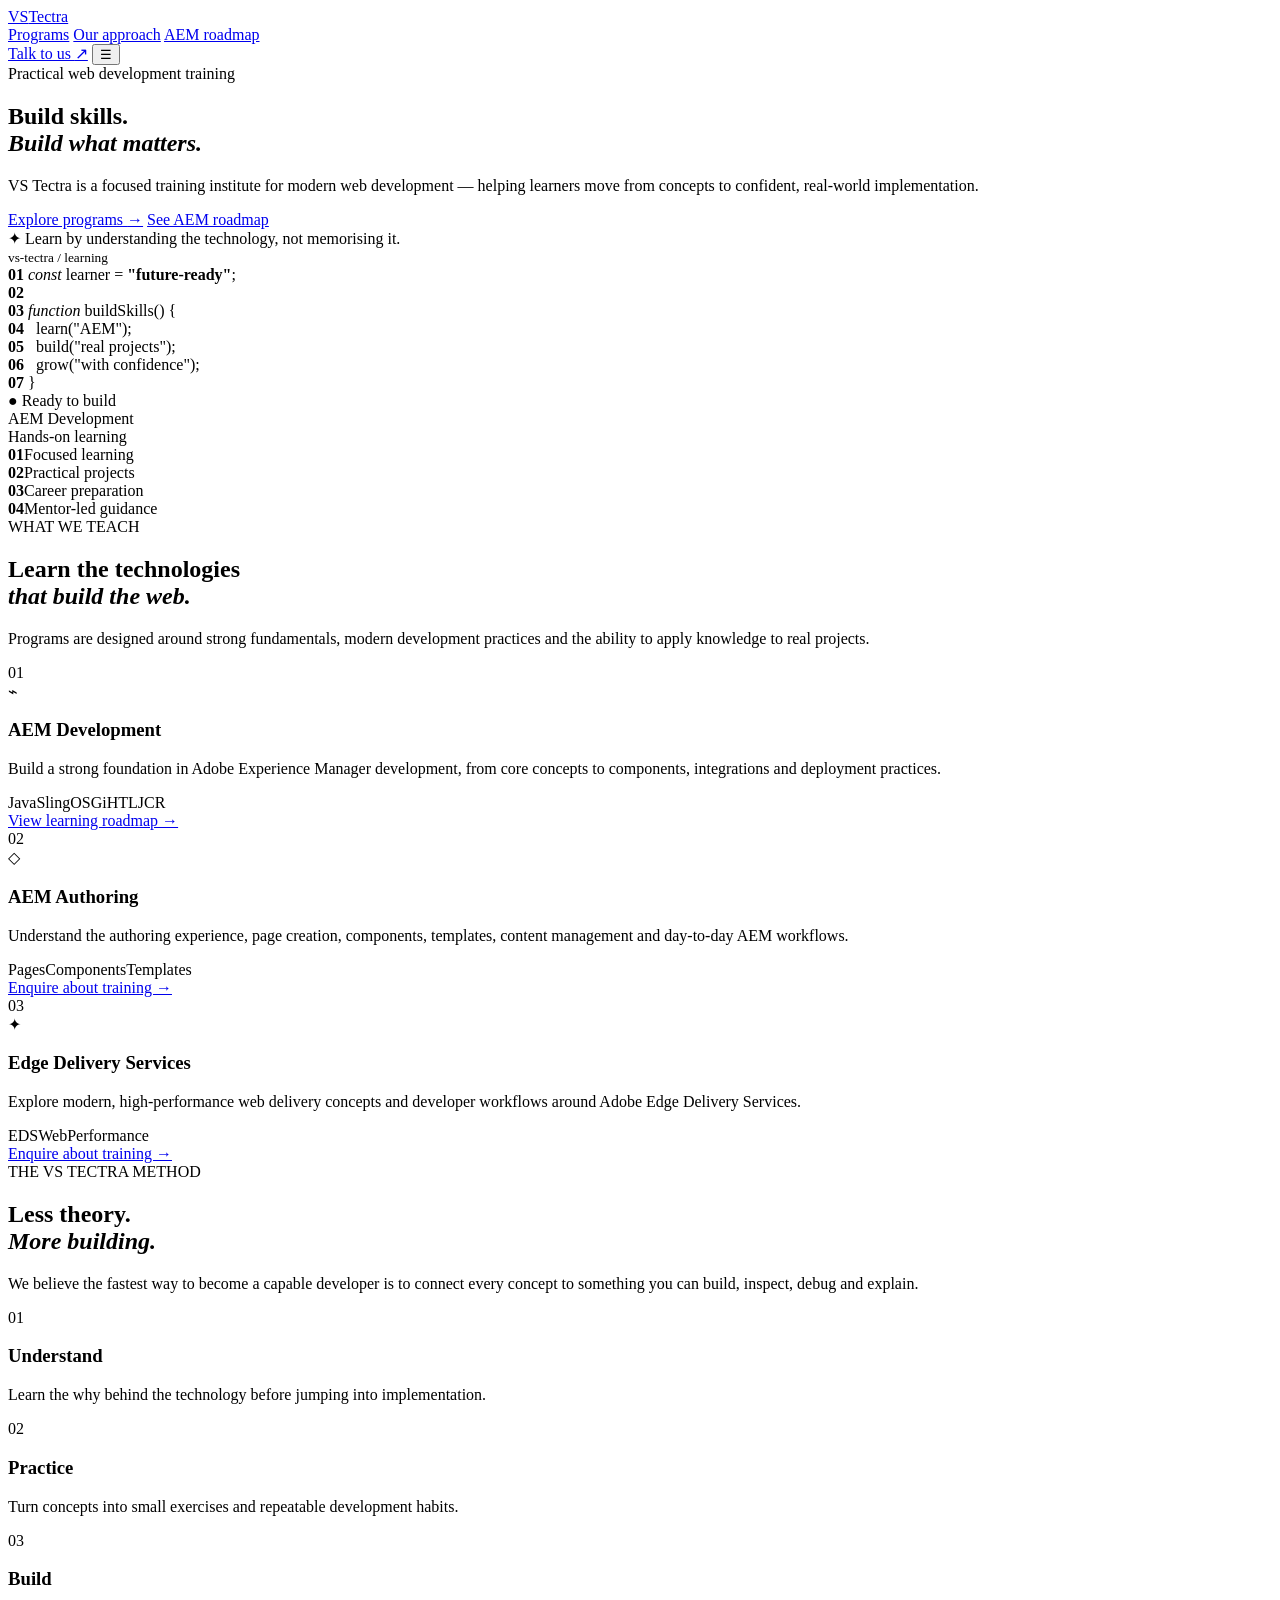
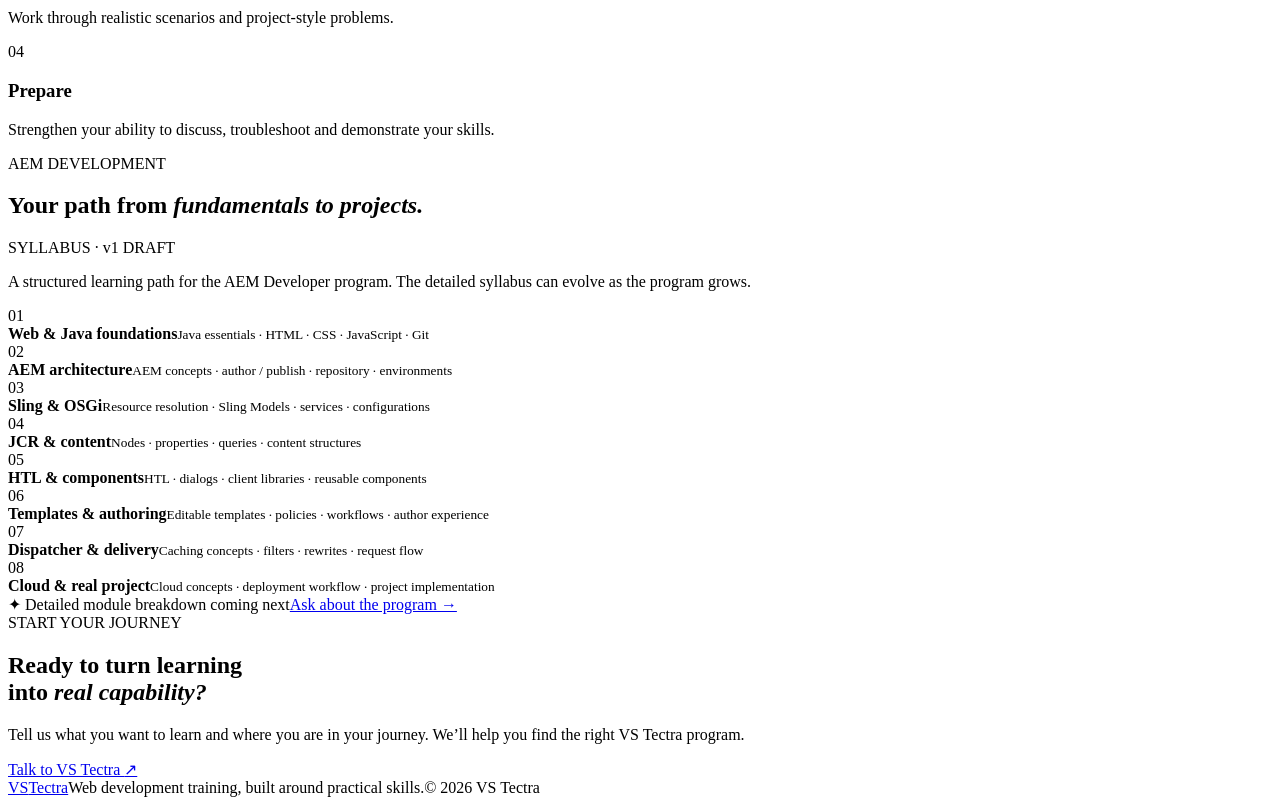
==== index.html @ 38d36fc7 "Create professional VS Tectra training landing page" ====
<!doctype html>
<html lang="en">
<head>
  <meta charset="utf-8">
  <meta name="viewport" content="width=device-width, initial-scale=1">
  <meta name="description" content="VS Tectra — practical web development training with a career-focused AEM Development program.">
  <meta name="theme-color" content="#0b1020">
  <title>VS Tectra | Web Development Training</title>
  <link rel="preconnect" href="https://fonts.googleapis.com">
  <link rel="preconnect" href="https://fonts.gstatic.com" crossorigin>
  <link href="https://fonts.googleapis.com/css2?family=DM+Sans:wght@400;500;600;700&family=Space+Grotesk:wght@500;600;700&display=swap" rel="stylesheet">
  <link rel="stylesheet" href="style.css">
</head>
<body>
  <div class="noise"></div>
  <header class="site-header">
    <nav class="nav container">
      <a class="brand" href="#top" aria-label="VS Tectra home">
        <span class="brand-mark">VS</span><span>Tectra</span>
      </a>
      <div class="nav-links">
        <a href="#programs">Programs</a>
        <a href="#method">Our approach</a>
        <a href="#roadmap">AEM roadmap</a>
      </div>
      <a class="nav-cta" href="#contact">Talk to us <span>↗</span></a>
      <button class="menu" aria-label="Open menu">☰</button>
    </nav>
  </header>

  <main id="top">
    <section class="hero container">
      <div class="hero-copy">
        <div class="eyebrow"><span class="pulse"></span> Practical web development training</div>
        <h1>Build skills.<br><em>Build what matters.</em></h1>
        <p class="hero-text">VS Tectra is a focused training institute for modern web development — helping learners move from concepts to confident, real-world implementation.</p>
        <div class="hero-actions">
          <a class="button primary" href="#programs">Explore programs <span>→</span></a>
          <a class="button secondary" href="#roadmap">See AEM roadmap</a>
        </div>
        <div class="hero-note"><span>✦</span> Learn by understanding the technology, not memorising it.</div>
      </div>
      <div class="hero-visual" aria-label="Technology learning illustration">
        <div class="orbit orbit-a"></div><div class="orbit orbit-b"></div>
        <div class="code-card">
          <div class="code-top"><span></span><span></span><span></span><small>vs-tectra / learning</small></div>
          <div class="code-body">
            <div><b>01</b> <i>const</i> learner = <strong>"future-ready"</strong>;</div>
            <div><b>02</b> </div>
            <div><b>03</b> <i>function</i> <span class="cyan">buildSkills</span>() {</div>
            <div><b>04</b>&nbsp;&nbsp; learn(<span class="gold">"AEM"</span>);</div>
            <div><b>05</b>&nbsp;&nbsp; build(<span class="gold">"real projects"</span>);</div>
            <div><b>06</b>&nbsp;&nbsp; grow(<span class="gold">"with confidence"</span>);</div>
            <div><b>07</b> }</div>
          </div>
          <div class="terminal-line"><span>●</span> Ready to build</div>
        </div>
        <div class="float-tag tag-one">AEM Development</div>
        <div class="float-tag tag-two">Hands-on learning</div>
      </div>
    </section>

    <section class="trust-strip">
      <div class="container stats">
        <div><strong>01</strong><span>Focused learning</span></div>
        <div><strong>02</strong><span>Practical projects</span></div>
        <div><strong>03</strong><span>Career preparation</span></div>
        <div><strong>04</strong><span>Mentor-led guidance</span></div>
      </div>
    </section>

    <section class="section container" id="programs">
      <div class="section-heading">
        <div><span class="section-kicker">WHAT WE TEACH</span><h2>Learn the technologies<br><em>that build the web.</em></h2></div>
        <p>Programs are designed around strong fundamentals, modern development practices and the ability to apply knowledge to real projects.</p>
      </div>
      <div class="program-grid">
        <article class="program-card featured">
          <div class="card-number">01</div><div class="card-icon">⌁</div>
          <h3>AEM Development</h3>
          <p>Build a strong foundation in Adobe Experience Manager development, from core concepts to components, integrations and deployment practices.</p>
          <div class="chips"><span>Java</span><span>Sling</span><span>OSGi</span><span>HTL</span><span>JCR</span></div>
          <a href="#roadmap">View learning roadmap →</a>
        </article>
        <article class="program-card">
          <div class="card-number">02</div><div class="card-icon">◇</div>
          <h3>AEM Authoring</h3>
          <p>Understand the authoring experience, page creation, components, templates, content management and day-to-day AEM workflows.</p>
          <div class="chips"><span>Pages</span><span>Components</span><span>Templates</span></div>
          <a href="#contact">Enquire about training →</a>
        </article>
        <article class="program-card">
          <div class="card-number">03</div><div class="card-icon">✦</div>
          <h3>Edge Delivery Services</h3>
          <p>Explore modern, high-performance web delivery concepts and developer workflows around Adobe Edge Delivery Services.</p>
          <div class="chips"><span>EDS</span><span>Web</span><span>Performance</span></div>
          <a href="#contact">Enquire about training →</a>
        </article>
      </div>
    </section>

    <section class="dark-section" id="method">
      <div class="container method-grid">
        <div>
          <span class="section-kicker">THE VS TECTRA METHOD</span>
          <h2>Less theory.<br><em>More building.</em></h2>
          <p>We believe the fastest way to become a capable developer is to connect every concept to something you can build, inspect, debug and explain.</p>
        </div>
        <div class="method-list">
          <div class="method-item"><span>01</span><div><h3>Understand</h3><p>Learn the why behind the technology before jumping into implementation.</p></div></div>
          <div class="method-item"><span>02</span><div><h3>Practice</h3><p>Turn concepts into small exercises and repeatable development habits.</p></div></div>
          <div class="method-item"><span>03</span><div><h3>Build</h3><p>Work through realistic scenarios and project-style problems.</p></div></div>
          <div class="method-item"><span>04</span><div><h3>Prepare</h3><p>Strengthen your ability to discuss, troubleshoot and demonstrate your skills.</p></div></div>
        </div>
      </div>
    </section>

    <section class="section container roadmap-section" id="roadmap">
      <div class="roadmap-head">
        <div><span class="section-kicker">AEM DEVELOPMENT</span><h2>Your path from <em>fundamentals to projects.</em></h2></div>
        <span class="status-pill">SYLLABUS · v1 DRAFT</span>
      </div>
      <p class="roadmap-intro">A structured learning path for the AEM Developer program. The detailed syllabus can evolve as the program grows.</p>
      <div class="roadmap">
        <div class="road-item"><span>01</span><div><b>Web & Java foundations</b><small>Java essentials · HTML · CSS · JavaScript · Git</small></div></div>
        <div class="road-item"><span>02</span><div><b>AEM architecture</b><small>AEM concepts · author / publish · repository · environments</small></div></div>
        <div class="road-item"><span>03</span><div><b>Sling & OSGi</b><small>Resource resolution · Sling Models · services · configurations</small></div></div>
        <div class="road-item"><span>04</span><div><b>JCR & content</b><small>Nodes · properties · queries · content structures</small></div></div>
        <div class="road-item"><span>05</span><div><b>HTL & components</b><small>HTL · dialogs · client libraries · reusable components</small></div></div>
        <div class="road-item"><span>06</span><div><b>Templates & authoring</b><small>Editable templates · policies · workflows · author experience</small></div></div>
        <div class="road-item"><span>07</span><div><b>Dispatcher & delivery</b><small>Caching concepts · filters · rewrites · request flow</small></div></div>
        <div class="road-item"><span>08</span><div><b>Cloud & real project</b><small>Cloud concepts · deployment workflow · project implementation</small></div></div>
      </div>
      <div class="roadmap-footer"><span>✦ Detailed module breakdown coming next</span><a href="#contact">Ask about the program →</a></div>
    </section>

    <section class="cta-section container" id="contact">
      <div class="cta-card">
        <div><span class="section-kicker">START YOUR JOURNEY</span><h2>Ready to turn learning<br>into <em>real capability?</em></h2></div>
        <div class="cta-side"><p>Tell us what you want to learn and where you are in your journey. We’ll help you find the right VS Tectra program.</p><a class="button light" href="mailto:hello@vstectra.com">Talk to VS Tectra <span>↗</span></a></div>
      </div>
    </section>
  </main>

  <footer class="footer container"><a class="brand" href="#top"><span class="brand-mark">VS</span><span>Tectra</span></a><span>Web development training, built around practical skills.</span><span>© 2026 VS Tectra</span></footer>
  <script src="script.js"></script>
</body>
</html>
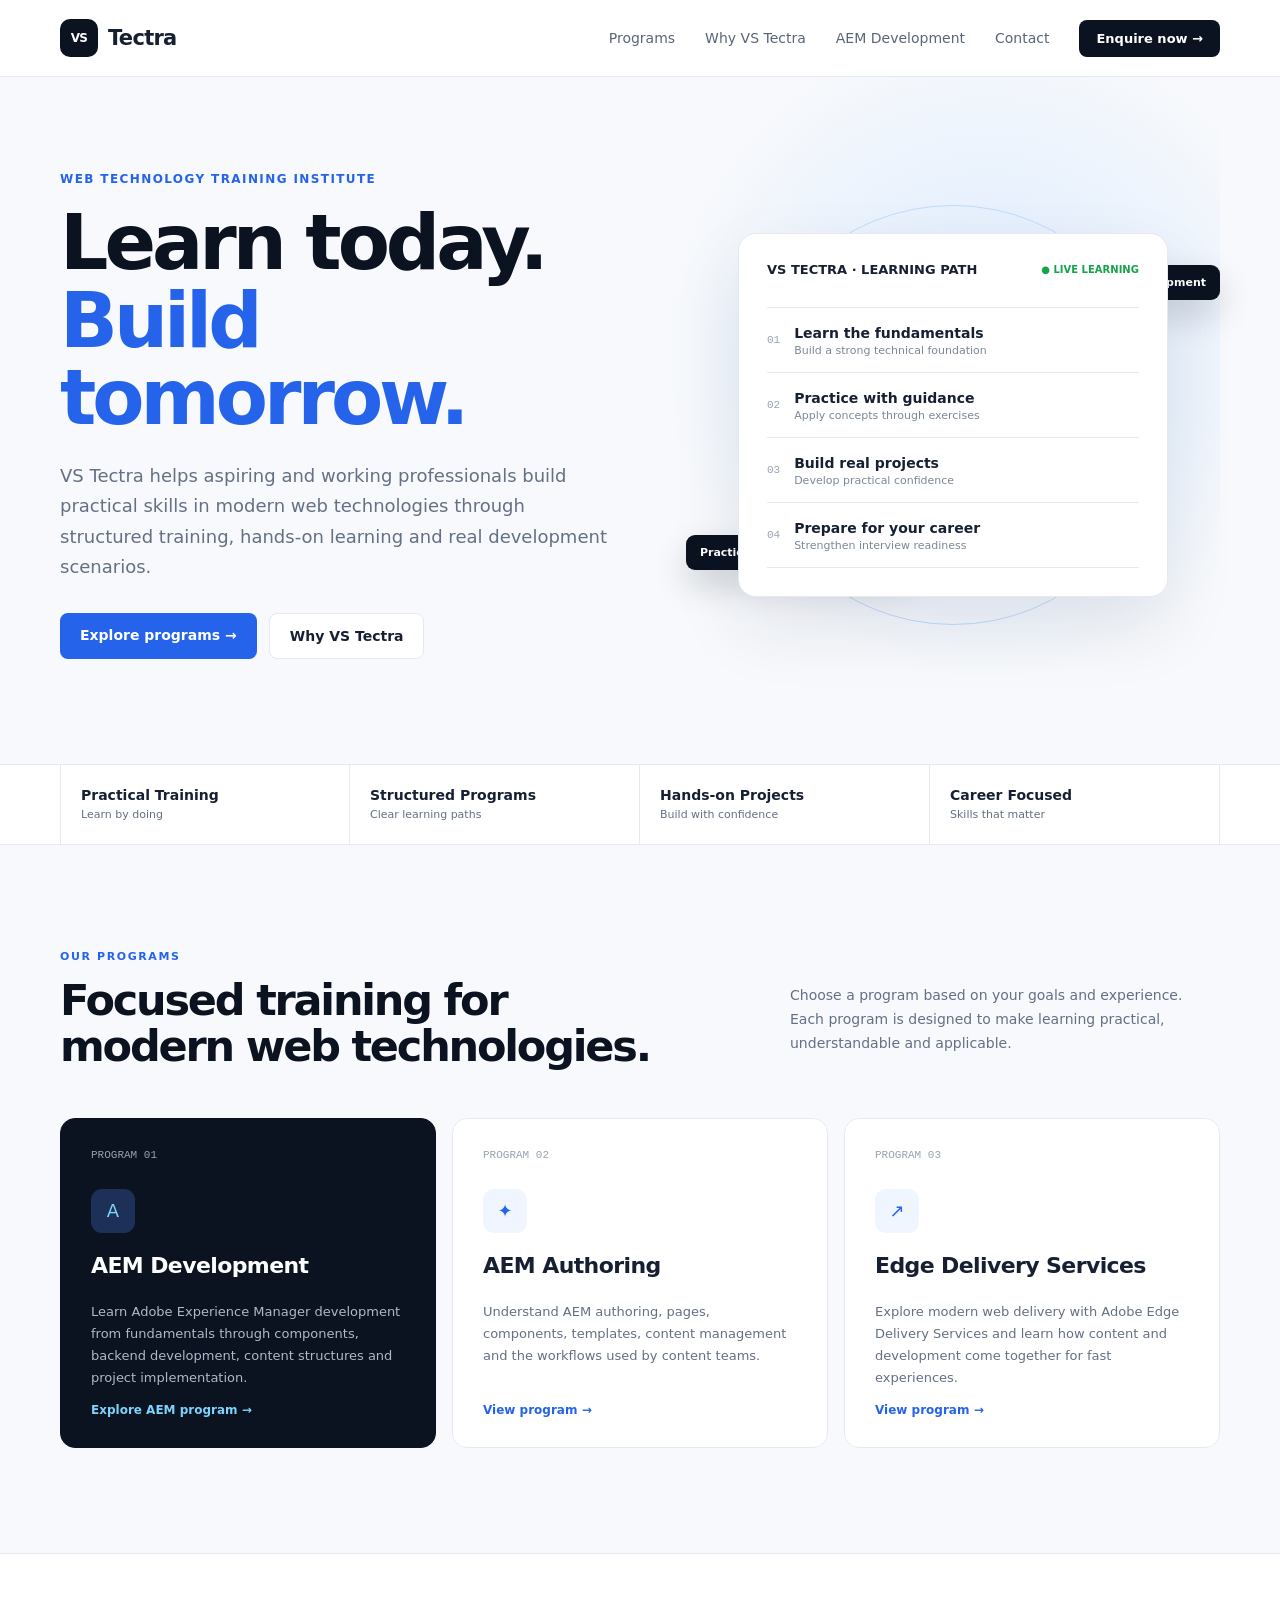
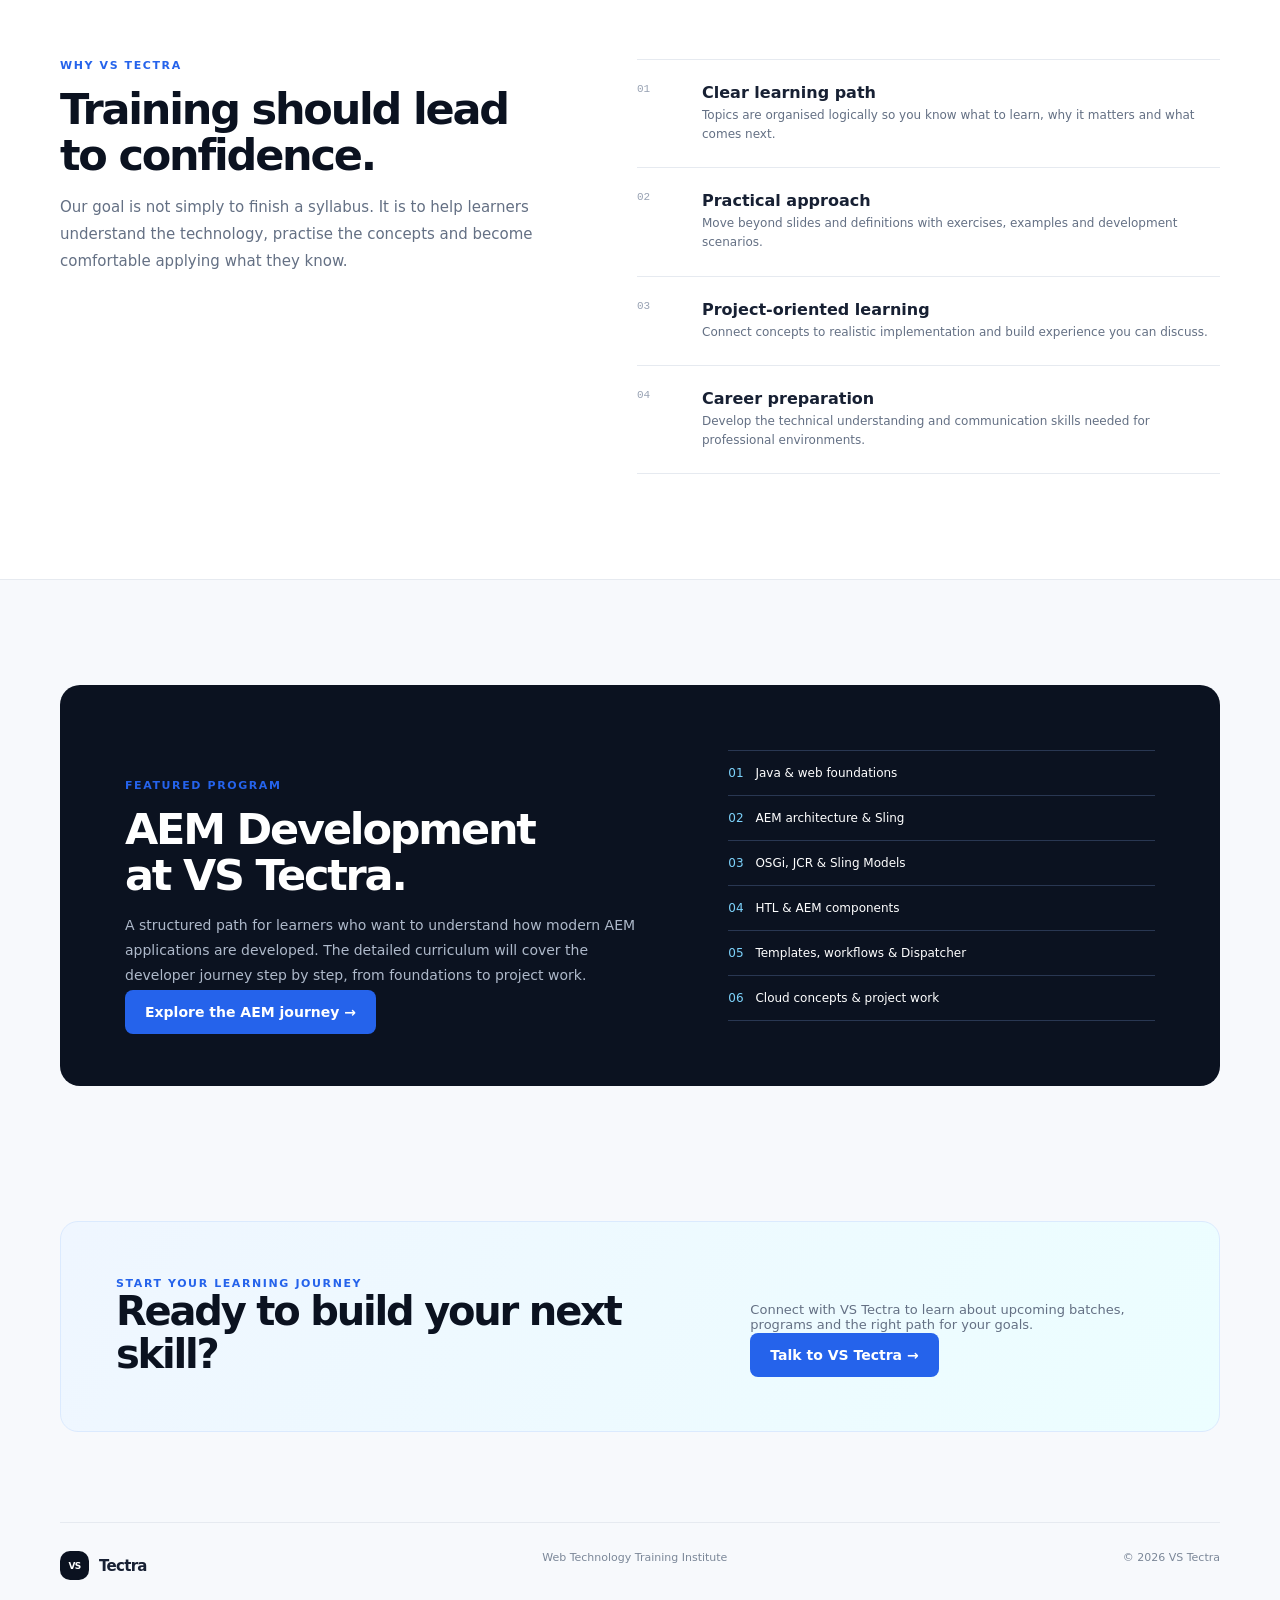
==== commit ea4fd1d1: "Redesign VS Tectra homepage for training institute" ====
--- a/index.html
+++ b/index.html
@@ -1,148 +1,24 @@
 <!doctype html>
 <html lang="en">
 <head>
-  <meta charset="utf-8">
-  <meta name="viewport" content="width=device-width, initial-scale=1">
-  <meta name="description" content="VS Tectra — practical web development training with a career-focused AEM Development program.">
-  <meta name="theme-color" content="#0b1020">
-  <title>VS Tectra | Web Development Training</title>
-  <link rel="preconnect" href="https://fonts.googleapis.com">
-  <link rel="preconnect" href="https://fonts.gstatic.com" crossorigin>
-  <link href="https://fonts.googleapis.com/css2?family=DM+Sans:wght@400;500;600;700&family=Space+Grotesk:wght@500;600;700&display=swap" rel="stylesheet">
-  <link rel="stylesheet" href="style.css">
+<meta charset="utf-8">
+<meta name="viewport" content="width=device-width,initial-scale=1">
+<meta name="description" content="VS Tectra is a professional web technology training institute focused on practical, career-oriented learning.">
+<title>VS Tectra | Learn. Build. Grow.</title>
+<style>
+:root{--navy:#0b1220;--ink:#172033;--muted:#647084;--line:#e6eaf0;--bg:#f7f9fc;--white:#fff;--blue:#2563eb;--cyan:#06b6d4}*{box-sizing:border-box}html{scroll-behavior:smooth}body{margin:0;color:var(--ink);background:var(--bg);font-family:Inter,ui-sans-serif,system-ui,-apple-system,BlinkMacSystemFont,"Segoe UI",sans-serif}a{text-decoration:none;color:inherit}.container{width:min(1160px,calc(100% - 40px));margin:auto}.nav{height:76px;display:flex;align-items:center;gap:30px}.header{background:#fff;border-bottom:1px solid var(--line);position:sticky;top:0;z-index:20}.logo{display:flex;align-items:center;gap:10px;font-weight:800;font-size:21px;letter-spacing:-.7px}.logo-mark{width:38px;height:38px;border-radius:10px;background:var(--navy);color:#fff;display:grid;place-items:center;font-size:12px}.links{display:flex;gap:30px;margin-left:auto;color:#596579;font-size:14px}.links a:hover{color:var(--blue)}.nav-btn{padding:11px 17px;border-radius:8px;background:var(--navy);color:#fff;font-size:13px;font-weight:700}.hero{padding:95px 0 105px;display:grid;grid-template-columns:1.02fr .98fr;align-items:center;gap:70px;background:radial-gradient(circle at 80% 40%,#dbeafe 0,transparent 32%)}.eyebrow{font-size:12px;font-weight:750;letter-spacing:1.4px;text-transform:uppercase;color:var(--blue)}h1{font-size:clamp(50px,6vw,76px);line-height:1.02;letter-spacing:-4px;margin:18px 0 24px;color:var(--navy)}h1 span{color:var(--blue)}.hero p{font-size:18px;line-height:1.7;color:var(--muted);max-width:610px}.actions{display:flex;gap:12px;margin-top:30px}.btn{padding:14px 20px;border-radius:8px;font-size:14px;font-weight:750}.primary{background:var(--blue);color:#fff}.secondary{border:1px solid var(--line);background:#fff}.visual{min-height:410px;position:relative;display:grid;place-items:center}.panel{width:min(430px,90%);background:#fff;border:1px solid var(--line);border-radius:18px;padding:28px;box-shadow:0 30px 70px #14213d18;position:relative;z-index:2}.panel-top{display:flex;justify-content:space-between;align-items:center;margin-bottom:30px}.panel-title{font-weight:800;font-size:13px}.live{font-size:10px;color:#16a34a;font-weight:700}.track{display:flex;align-items:center;gap:14px;padding:15px 0;border-top:1px solid var(--line)}.track:last-child{border-bottom:1px solid var(--line)}.num{font-size:11px;color:#98a2b3;font-family:monospace}.track b{font-size:14px}.track small{display:block;color:#7b8798;font-size:11px;margin-top:2px}.shape{position:absolute;border:1px solid #bfdbfe;border-radius:50%}.s1{width:420px;height:420px}.s2{width:280px;height:280px}.floating{position:absolute;background:var(--navy);color:#fff;padding:11px 14px;border-radius:9px;font-size:11px;font-weight:700;box-shadow:0 15px 35px #0b12202a}.f1{right:0;top:55px}.f2{left:0;bottom:50px}.strip{background:#fff;border-block:1px solid var(--line)}.strip-inner{display:grid;grid-template-columns:repeat(4,1fr)}.strip-item{padding:22px 20px;border-right:1px solid var(--line)}.strip-item:first-child{border-left:1px solid var(--line)}.strip-item b{display:block;font-size:14px}.strip-item span{font-size:11px;color:var(--muted)}section.content{padding:105px 0}.section-head{display:flex;justify-content:space-between;gap:50px;align-items:end}.kicker{font-size:11px;font-weight:800;letter-spacing:1.6px;color:var(--blue)}h2{font-size:43px;line-height:1.08;letter-spacing:-2.2px;margin:14px 0 0;color:var(--navy)}.section-head p{max-width:430px;color:var(--muted);font-size:14px;line-height:1.7}.cards{display:grid;grid-template-columns:repeat(3,1fr);gap:16px;margin-top:48px}.card{background:#fff;border:1px solid var(--line);border-radius:15px;padding:30px;min-height:330px;display:flex;flex-direction:column;transition:.2s}.card:hover{transform:translateY(-4px);box-shadow:0 18px 45px #14213d12}.card.featured{background:var(--navy);color:#fff;border-color:var(--navy)}.card-num{font:11px monospace;color:#98a2b3}.icon{width:44px;height:44px;border-radius:11px;background:#eff6ff;color:var(--blue);display:grid;place-items:center;margin:28px 0 20px;font-size:18px}.featured .icon{background:#1d3158;color:#7dd3fc}.card h3{font-size:22px;margin:0 0 10px;letter-spacing:-.6px}.card p{font-size:13px;line-height:1.7;color:var(--muted)}.featured p{color:#aeb9ca}.card-link{margin-top:auto;font-size:12px;font-weight:800;color:var(--blue)}.featured .card-link{color:#7dd3fc}.why{background:#fff;border-block:1px solid var(--line)}.why-grid{display:grid;grid-template-columns:.9fr 1.1fr;gap:100px;align-items:start}.why-copy p{color:var(--muted);font-size:15px;line-height:1.8;max-width:480px}.points{border-top:1px solid var(--line)}.point{display:grid;grid-template-columns:50px 1fr;gap:15px;padding:23px 0;border-bottom:1px solid var(--line)}.point span{font:11px monospace;color:#98a2b3}.point h3{margin:0;font-size:16px}.point p{margin:4px 0 0;color:var(--muted);font-size:12px;line-height:1.6}.featured-program{background:var(--navy);color:#fff;border-radius:20px;padding:65px;display:grid;grid-template-columns:1fr .8fr;gap:70px;align-items:end}.featured-program h2{color:#fff}.featured-program p{color:#aeb9ca;max-width:520px;font-size:14px;line-height:1.8}.mini-list{border-top:1px solid #293752}.mini-list div{padding:15px 0;border-bottom:1px solid #293752;font-size:12px}.mini-list span{color:#7dd3fc;margin-right:8px}.cta{padding:30px 0 90px}.cta-box{background:linear-gradient(120deg,#eff6ff,#ecfeff);border:1px solid #dbeafe;border-radius:18px;padding:55px;display:flex;justify-content:space-between;align-items:center;gap:40px}.cta-box h2{margin:0;font-size:40px}.cta-box p{color:var(--muted);font-size:13px;max-width:430px}.footer{border-top:1px solid var(--line);padding:28px 0 35px;display:flex;justify-content:space-between;gap:20px;color:#7b8798;font-size:11px}.footer .logo{color:var(--ink);font-size:15px}.footer .logo-mark{width:29px;height:29px;font-size:9px}@media(max-width:800px){.container{width:min(100% - 28px,620px)}.links{display:none}.hero{grid-template-columns:1fr;padding:65px 0 70px;gap:35px}.cards{grid-template-columns:1fr}.section-head,.why-grid{display:block}.section-head p{margin-top:20px}.featured-program{grid-template-columns:1fr;padding:40px 28px;gap:35px}.strip-inner{grid-template-columns:1fr 1fr}.strip-item:nth-child(3){border-left:1px solid var(--line)}.cta-box{display:block;padding:38px 28px}.cta-box .btn{display:inline-block;margin-top:12px}.footer{display:block}.footer>*{display:block;margin-bottom:10px}}@media(max-width:480px){h1{font-size:48px;letter-spacing:-2.7px}h2{font-size:35px}.visual{min-height:330px}.panel{padding:20px}.s1{width:320px;height:320px}.s2{width:220px;height:220px}.floating{font-size:10px}.f1{right:-5px}.f2{left:-5px}}
+</style>
 </head>
 <body>
-  <div class="noise"></div>
-  <header class="site-header">
-    <nav class="nav container">
-      <a class="brand" href="#top" aria-label="VS Tectra home">
-        <span class="brand-mark">VS</span><span>Tectra</span>
-      </a>
-      <div class="nav-links">
-        <a href="#programs">Programs</a>
-        <a href="#method">Our approach</a>
-        <a href="#roadmap">AEM roadmap</a>
-      </div>
-      <a class="nav-cta" href="#contact">Talk to us <span>↗</span></a>
-      <button class="menu" aria-label="Open menu">☰</button>
-    </nav>
-  </header>
-
-  <main id="top">
-    <section class="hero container">
-      <div class="hero-copy">
-        <div class="eyebrow"><span class="pulse"></span> Practical web development training</div>
-        <h1>Build skills.<br><em>Build what matters.</em></h1>
-        <p class="hero-text">VS Tectra is a focused training institute for modern web development — helping learners move from concepts to confident, real-world implementation.</p>
-        <div class="hero-actions">
-          <a class="button primary" href="#programs">Explore programs <span>→</span></a>
-          <a class="button secondary" href="#roadmap">See AEM roadmap</a>
-        </div>
-        <div class="hero-note"><span>✦</span> Learn by understanding the technology, not memorising it.</div>
-      </div>
-      <div class="hero-visual" aria-label="Technology learning illustration">
-        <div class="orbit orbit-a"></div><div class="orbit orbit-b"></div>
-        <div class="code-card">
-          <div class="code-top"><span></span><span></span><span></span><small>vs-tectra / learning</small></div>
-          <div class="code-body">
-            <div><b>01</b> <i>const</i> learner = <strong>"future-ready"</strong>;</div>
-            <div><b>02</b> </div>
-            <div><b>03</b> <i>function</i> <span class="cyan">buildSkills</span>() {</div>
-            <div><b>04</b>&nbsp;&nbsp; learn(<span class="gold">"AEM"</span>);</div>
-            <div><b>05</b>&nbsp;&nbsp; build(<span class="gold">"real projects"</span>);</div>
-            <div><b>06</b>&nbsp;&nbsp; grow(<span class="gold">"with confidence"</span>);</div>
-            <div><b>07</b> }</div>
-          </div>
-          <div class="terminal-line"><span>●</span> Ready to build</div>
-        </div>
-        <div class="float-tag tag-one">AEM Development</div>
-        <div class="float-tag tag-two">Hands-on learning</div>
-      </div>
-    </section>
-
-    <section class="trust-strip">
-      <div class="container stats">
-        <div><strong>01</strong><span>Focused learning</span></div>
-        <div><strong>02</strong><span>Practical projects</span></div>
-        <div><strong>03</strong><span>Career preparation</span></div>
-        <div><strong>04</strong><span>Mentor-led guidance</span></div>
-      </div>
-    </section>
-
-    <section class="section container" id="programs">
-      <div class="section-heading">
-        <div><span class="section-kicker">WHAT WE TEACH</span><h2>Learn the technologies<br><em>that build the web.</em></h2></div>
-        <p>Programs are designed around strong fundamentals, modern development practices and the ability to apply knowledge to real projects.</p>
-      </div>
-      <div class="program-grid">
-        <article class="program-card featured">
-          <div class="card-number">01</div><div class="card-icon">⌁</div>
-          <h3>AEM Development</h3>
-          <p>Build a strong foundation in Adobe Experience Manager development, from core concepts to components, integrations and deployment practices.</p>
-          <div class="chips"><span>Java</span><span>Sling</span><span>OSGi</span><span>HTL</span><span>JCR</span></div>
-          <a href="#roadmap">View learning roadmap →</a>
-        </article>
-        <article class="program-card">
-          <div class="card-number">02</div><div class="card-icon">◇</div>
-          <h3>AEM Authoring</h3>
-          <p>Understand the authoring experience, page creation, components, templates, content management and day-to-day AEM workflows.</p>
-          <div class="chips"><span>Pages</span><span>Components</span><span>Templates</span></div>
-          <a href="#contact">Enquire about training →</a>
-        </article>
-        <article class="program-card">
-          <div class="card-number">03</div><div class="card-icon">✦</div>
-          <h3>Edge Delivery Services</h3>
-          <p>Explore modern, high-performance web delivery concepts and developer workflows around Adobe Edge Delivery Services.</p>
-          <div class="chips"><span>EDS</span><span>Web</span><span>Performance</span></div>
-          <a href="#contact">Enquire about training →</a>
-        </article>
-      </div>
-    </section>
-
-    <section class="dark-section" id="method">
-      <div class="container method-grid">
-        <div>
-          <span class="section-kicker">THE VS TECTRA METHOD</span>
-          <h2>Less theory.<br><em>More building.</em></h2>
-          <p>We believe the fastest way to become a capable developer is to connect every concept to something you can build, inspect, debug and explain.</p>
-        </div>
-        <div class="method-list">
-          <div class="method-item"><span>01</span><div><h3>Understand</h3><p>Learn the why behind the technology before jumping into implementation.</p></div></div>
-          <div class="method-item"><span>02</span><div><h3>Practice</h3><p>Turn concepts into small exercises and repeatable development habits.</p></div></div>
-          <div class="method-item"><span>03</span><div><h3>Build</h3><p>Work through realistic scenarios and project-style problems.</p></div></div>
-          <div class="method-item"><span>04</span><div><h3>Prepare</h3><p>Strengthen your ability to discuss, troubleshoot and demonstrate your skills.</p></div></div>
-        </div>
-      </div>
-    </section>
-
-    <section class="section container roadmap-section" id="roadmap">
-      <div class="roadmap-head">
-        <div><span class="section-kicker">AEM DEVELOPMENT</span><h2>Your path from <em>fundamentals to projects.</em></h2></div>
-        <span class="status-pill">SYLLABUS · v1 DRAFT</span>
-      </div>
-      <p class="roadmap-intro">A structured learning path for the AEM Developer program. The detailed syllabus can evolve as the program grows.</p>
-      <div class="roadmap">
-        <div class="road-item"><span>01</span><div><b>Web & Java foundations</b><small>Java essentials · HTML · CSS · JavaScript · Git</small></div></div>
-        <div class="road-item"><span>02</span><div><b>AEM architecture</b><small>AEM concepts · author / publish · repository · environments</small></div></div>
-        <div class="road-item"><span>03</span><div><b>Sling & OSGi</b><small>Resource resolution · Sling Models · services · configurations</small></div></div>
-        <div class="road-item"><span>04</span><div><b>JCR & content</b><small>Nodes · properties · queries · content structures</small></div></div>
-        <div class="road-item"><span>05</span><div><b>HTL & components</b><small>HTL · dialogs · client libraries · reusable components</small></div></div>
-        <div class="road-item"><span>06</span><div><b>Templates & authoring</b><small>Editable templates · policies · workflows · author experience</small></div></div>
-        <div class="road-item"><span>07</span><div><b>Dispatcher & delivery</b><small>Caching concepts · filters · rewrites · request flow</small></div></div>
-        <div class="road-item"><span>08</span><div><b>Cloud & real project</b><small>Cloud concepts · deployment workflow · project implementation</small></div></div>
-      </div>
-      <div class="roadmap-footer"><span>✦ Detailed module breakdown coming next</span><a href="#contact">Ask about the program →</a></div>
-    </section>
-
-    <section class="cta-section container" id="contact">
-      <div class="cta-card">
-        <div><span class="section-kicker">START YOUR JOURNEY</span><h2>Ready to turn learning<br>into <em>real capability?</em></h2></div>
-        <div class="cta-side"><p>Tell us what you want to learn and where you are in your journey. We’ll help you find the right VS Tectra program.</p><a class="button light" href="mailto:hello@vstectra.com">Talk to VS Tectra <span>↗</span></a></div>
-      </div>
-    </section>
-  </main>
-
-  <footer class="footer container"><a class="brand" href="#top"><span class="brand-mark">VS</span><span>Tectra</span></a><span>Web development training, built around practical skills.</span><span>© 2026 VS Tectra</span></footer>
-  <script src="script.js"></script>
+<header class="header"><nav class="nav container"><a class="logo" href="#"><span class="logo-mark">VS</span> Tectra</a><div class="links"><a href="#programs">Programs</a><a href="#why-us">Why VS Tectra</a><a href="#aem">AEM Development</a><a href="#contact">Contact</a></div><a class="nav-btn" href="#contact">Enquire now →</a></nav></header>
+<main>
+<section class="hero container"><div><div class="eyebrow">Web Technology Training Institute</div><h1>Learn today.<br><span>Build tomorrow.</span></h1><p>VS Tectra helps aspiring and working professionals build practical skills in modern web technologies through structured training, hands-on learning and real development scenarios.</p><div class="actions"><a class="btn primary" href="#programs">Explore programs →</a><a class="btn secondary" href="#why-us">Why VS Tectra</a></div></div><div class="visual"><div class="shape s1"></div><div class="shape s2"></div><div class="panel"><div class="panel-top"><span class="panel-title">VS TECTRA · LEARNING PATH</span><span class="live">● LIVE LEARNING</span></div><div class="track"><span class="num">01</span><div><b>Learn the fundamentals</b><small>Build a strong technical foundation</small></div></div><div class="track"><span class="num">02</span><div><b>Practice with guidance</b><small>Apply concepts through exercises</small></div></div><div class="track"><span class="num">03</span><div><b>Build real projects</b><small>Develop practical confidence</small></div></div><div class="track"><span class="num">04</span><div><b>Prepare for your career</b><small>Strengthen interview readiness</small></div></div></div><div class="floating f1">AEM Development</div><div class="floating f2">Practical · Structured · Focused</div></div></section>
+<section class="strip"><div class="container strip-inner"><div class="strip-item"><b>Practical Training</b><span>Learn by doing</span></div><div class="strip-item"><b>Structured Programs</b><span>Clear learning paths</span></div><div class="strip-item"><b>Hands-on Projects</b><span>Build with confidence</span></div><div class="strip-item"><b>Career Focused</b><span>Skills that matter</span></div></div></section>
+<section class="content container" id="programs"><div class="section-head"><div><div class="kicker">OUR PROGRAMS</div><h2>Focused training for<br>modern web technologies.</h2></div><p>Choose a program based on your goals and experience. Each program is designed to make learning practical, understandable and applicable.</p></div><div class="cards"><article class="card featured"><span class="card-num">PROGRAM 01</span><div class="icon">A</div><h3>AEM Development</h3><p>Learn Adobe Experience Manager development from fundamentals through components, backend development, content structures and project implementation.</p><a class="card-link" href="#aem">Explore AEM program →</a></article><article class="card"><span class="card-num">PROGRAM 02</span><div class="icon">✦</div><h3>AEM Authoring</h3><p>Understand AEM authoring, pages, components, templates, content management and the workflows used by content teams.</p><a class="card-link" href="#contact">View program →</a></article><article class="card"><span class="card-num">PROGRAM 03</span><div class="icon">↗</div><h3>Edge Delivery Services</h3><p>Explore modern web delivery with Adobe Edge Delivery Services and learn how content and development come together for fast experiences.</p><a class="card-link" href="#contact">View program →</a></article></div></section>
+<section class="content why" id="why-us"><div class="container why-grid"><div class="why-copy"><div class="kicker">WHY VS TECTRA</div><h2>Training should lead to <span>confidence.</span></h2><p>Our goal is not simply to finish a syllabus. It is to help learners understand the technology, practise the concepts and become comfortable applying what they know.</p></div><div class="points"><div class="point"><span>01</span><div><h3>Clear learning path</h3><p>Topics are organised logically so you know what to learn, why it matters and what comes next.</p></div></div><div class="point"><span>02</span><div><h3>Practical approach</h3><p>Move beyond slides and definitions with exercises, examples and development scenarios.</p></div></div><div class="point"><span>03</span><div><h3>Project-oriented learning</h3><p>Connect concepts to realistic implementation and build experience you can discuss.</p></div></div><div class="point"><span>04</span><div><h3>Career preparation</h3><p>Develop the technical understanding and communication skills needed for professional environments.</p></div></div></div></div></section>
+<section class="content container" id="aem"><div class="featured-program"><div><div class="kicker">FEATURED PROGRAM</div><h2>AEM Development<br>at VS Tectra.</h2><p>A structured path for learners who want to understand how modern AEM applications are developed. The detailed curriculum will cover the developer journey step by step, from foundations to project work.</p><a class="btn primary" href="#contact">Explore the AEM journey →</a></div><div class="mini-list"><div><span>01</span> Java & web foundations</div><div><span>02</span> AEM architecture & Sling</div><div><span>03</span> OSGi, JCR & Sling Models</div><div><span>04</span> HTL & AEM components</div><div><span>05</span> Templates, workflows & Dispatcher</div><div><span>06</span> Cloud concepts & project work</div></div></div></section>
+<section class="cta container" id="contact"><div class="cta-box"><div><div class="kicker">START YOUR LEARNING JOURNEY</div><h2>Ready to build your next skill?</h2></div><div><p>Connect with VS Tectra to learn about upcoming batches, programs and the right path for your goals.</p><a class="btn primary" href="mailto:contact@vstectra.com">Talk to VS Tectra →</a></div></div></section>
+</main>
+<footer class="footer container"><a class="logo" href="#"><span class="logo-mark">VS</span> Tectra</a><span>Web Technology Training Institute</span><span>© 2026 VS Tectra</span></footer>
 </body>
 </html>
